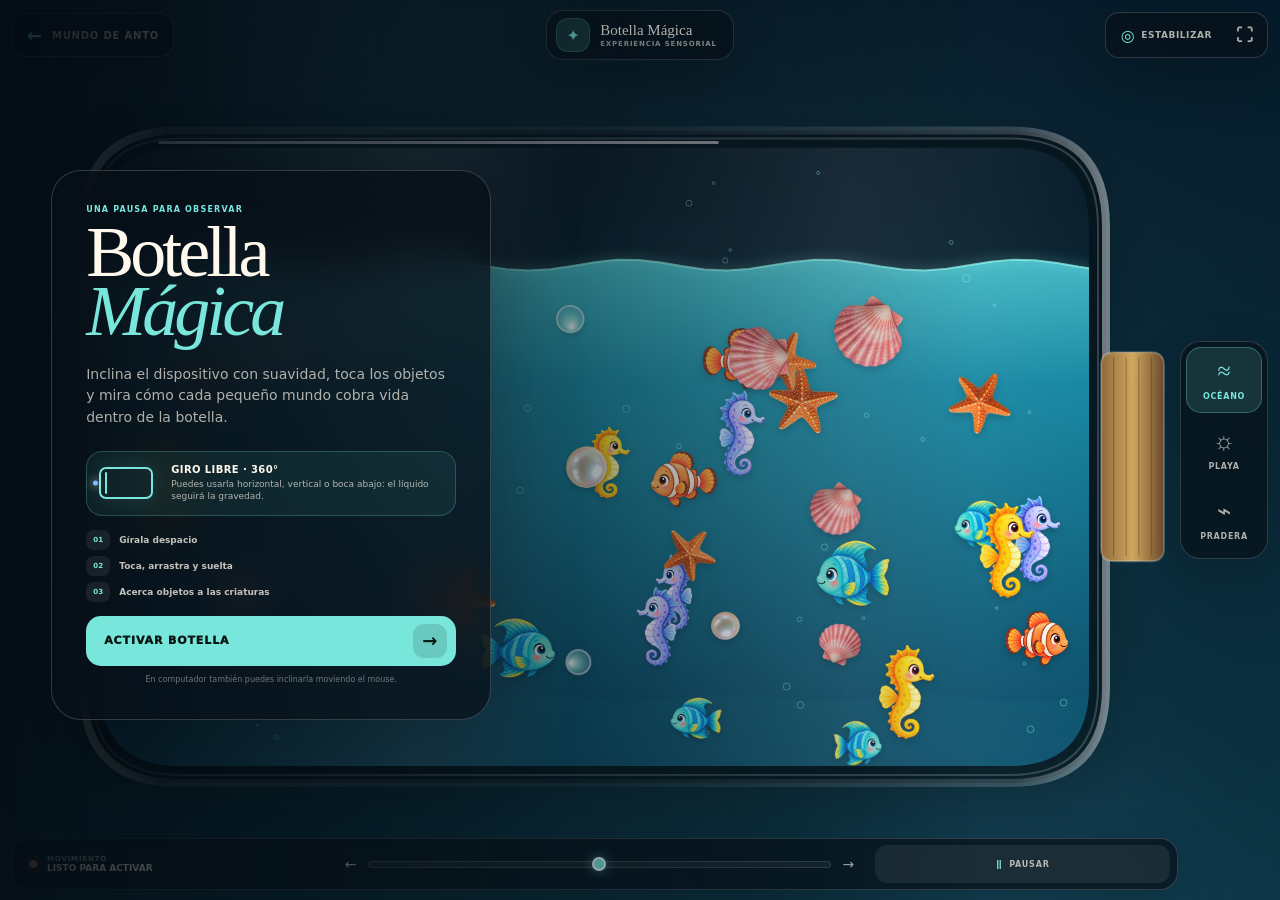
==== juegos/Botella-magica/index.html @ d2818b32 "Juego Nuevo Botella" ====
<!doctype html>
<html lang="es">
<head>
  <meta charset="utf-8">
  <meta name="viewport" content="width=device-width,initial-scale=1,maximum-scale=1,user-scalable=no,viewport-fit=cover">
  <meta name="theme-color" content="#071a27">
  <meta name="description" content="Botella Mágica: una experiencia sensorial del Mundo de Anto controlada con la inclinación del dispositivo.">
  <title>Botella Mágica · El Mundo de Anto</title>
  <link rel="stylesheet" href="./styles.css">
  <script type="module" src="./app.js"></script>
</head>
<body data-theme="ocean">
  <main id="app" class="game-shell">
    <canvas id="bottleCanvas" aria-label="Botella sensorial interactiva"></canvas>

    <div class="ambient-light" aria-hidden="true">
      <span></span><span></span><span></span>
    </div>

    <header class="topbar">
      <a class="home-link" href="../../" aria-label="Volver al Mundo de Anto">
        <span aria-hidden="true">←</span>
        <span>Mundo de Anto</span>
      </a>

      <div class="game-brand" aria-label="Botella Mágica">
        <span class="brand-spark" aria-hidden="true">✦</span>
        <span>
          <strong>Botella Mágica</strong>
          <small>Experiencia sensorial</small>
        </span>
      </div>

      <div class="top-actions">
        <button id="calibrateBtn" class="tool-button" type="button" aria-label="Estabilizar movimiento" title="Estabilizar movimiento">
          <span aria-hidden="true">◎</span>
          <span>Estabilizar</span>
        </button>
        <button id="fullscreenBtn" class="icon-button" type="button" aria-label="Pantalla completa" title="Pantalla completa">
          <span aria-hidden="true">⛶</span>
        </button>
      </div>
    </header>

    <nav class="theme-picker" aria-label="Temas de la botella">
      <button class="theme-button active" type="button" data-theme="ocean" aria-pressed="true">
        <span aria-hidden="true">≈</span>
        <strong>Océano</strong>
      </button>
      <button class="theme-button" type="button" data-theme="beach" aria-pressed="false">
        <span aria-hidden="true">☼</span>
        <strong>Playa</strong>
      </button>
      <button class="theme-button" type="button" data-theme="meadow" aria-pressed="false">
        <span aria-hidden="true">⌁</span>
        <strong>Pradera</strong>
      </button>
    </nav>

    <section id="welcome" class="welcome-layer" aria-labelledby="gameTitle">
      <div class="welcome-card">
        <p class="eyebrow">Una pausa para observar</p>
        <h1 id="gameTitle">Botella<br><em>Mágica</em></h1>
        <p class="welcome-copy">
          Inclina el dispositivo con suavidad, toca los objetos y mira cómo cada pequeño mundo cobra vida dentro de la botella.
        </p>

        <div class="orientation-guide" aria-label="Girar libremente el dispositivo en cualquier dirección">
          <span class="device-shape" aria-hidden="true"><i></i></span>
          <span>
            <strong>Giro libre · 360°</strong>
            <small>Puedes usarla horizontal, vertical o boca abajo: el líquido seguirá la gravedad.</small>
          </span>
        </div>

        <ul class="welcome-notes">
          <li><span aria-hidden="true">01</span> Gírala despacio</li>
          <li><span aria-hidden="true">02</span> Toca, arrastra y suelta</li>
          <li><span aria-hidden="true">03</span> Acerca objetos a las criaturas</li>
        </ul>

        <button id="startBtn" class="start-button" type="button">
          <span>Activar botella</span>
          <b aria-hidden="true">→</b>
        </button>
        <p id="supportHint" class="support-hint">En computador también puedes inclinarla moviendo el mouse.</p>
      </div>
    </section>

    <section id="orientationGuard" class="orientation-guard" role="status" aria-live="polite" aria-hidden="true">
      <div class="guard-card">
        <span class="rotate-device" aria-hidden="true"><i></i></span>
        <p class="eyebrow">Rotación libre</p>
        <strong id="guardTitle">Giro 360°</strong>
        <p id="guardText">La botella puede acompañar cualquier orientación del dispositivo.</p>
      </div>
    </section>

    <footer class="sensory-bar">
      <div class="sensor-status">
        <span id="statusDot" aria-hidden="true"></span>
        <span>
          <small>Movimiento</small>
          <strong id="statusText" aria-live="polite">Listo para activar</strong>
        </span>
      </div>

      <div class="tilt-meter" aria-label="Nivel de inclinación">
        <span aria-hidden="true">←</span>
        <i><b id="tiltMarker"></b></i>
        <span aria-hidden="true">→</span>
      </div>

      <button id="pauseBtn" class="pause-button" type="button" aria-pressed="false">
        <span aria-hidden="true">Ⅱ</span>
        <strong>Pausar</strong>
      </button>
    </footer>

    <div id="toast" class="toast" role="status" aria-live="polite"></div>
  </main>
</body>
</html>
---- juegos/Botella-magica/styles.css ----
:root {
  color-scheme: dark;
  --paper: #fff9ed;
  --muted: rgba(255, 249, 237, .68);
  --line: rgba(255, 255, 255, .16);
  --panel: rgba(7, 17, 26, .72);
  --accent: #79e6dc;
  --accent-rgb: 121, 230, 220;
  --accent-two: #79bfff;
  --deep: #06131f;
  --safe-top: max(10px, env(safe-area-inset-top));
  --safe-right: max(12px, env(safe-area-inset-right));
  --safe-bottom: max(10px, env(safe-area-inset-bottom));
  --safe-left: max(12px, env(safe-area-inset-left));
}

body[data-theme="beach"] {
  --accent: #ffd179;
  --accent-rgb: 255, 209, 121;
  --accent-two: #ff9f74;
  --deep: #25160f;
  --panel: rgba(31, 19, 13, .72);
}

body[data-theme="meadow"] {
  --accent: #a8e67c;
  --accent-rgb: 168, 230, 124;
  --accent-two: #f2c96d;
  --deep: #0d1d18;
  --panel: rgba(10, 27, 21, .72);
}

* {
  box-sizing: border-box;
  -webkit-tap-highlight-color: transparent;
}

html,
body {
  width: 100%;
  height: 100%;
  margin: 0;
  overflow: hidden;
  background: var(--deep);
  color: var(--paper);
  font-family: "Trebuchet MS", "Segoe UI", system-ui, sans-serif;
  overscroll-behavior: none;
  touch-action: none;
}

button,
a {
  color: inherit;
  font: inherit;
}

button {
  border: 0;
}

button,
a {
  touch-action: manipulation;
}

button:focus-visible,
a:focus-visible {
  outline: 3px solid var(--accent);
  outline-offset: 3px;
}

.game-shell,
#bottleCanvas {
  position: fixed;
  inset: 0;
}

.game-shell {
  isolation: isolate;
  overflow: hidden;
  background:
    radial-gradient(circle at 76% 18%, rgba(var(--accent-rgb), .13), transparent 26%),
    radial-gradient(circle at 16% 84%, color-mix(in srgb, var(--accent-two) 12%, transparent), transparent 28%),
    var(--deep);
  transition: background .6s ease;
}

#bottleCanvas {
  z-index: 1;
  display: block;
  width: 100%;
  height: 100%;
  cursor: grab;
}

#bottleCanvas.grabbing {
  cursor: grabbing;
}

.ambient-light {
  position: fixed;
  z-index: 2;
  inset: 0;
  overflow: hidden;
  pointer-events: none;
}

.ambient-light span {
  position: absolute;
  width: 28vw;
  min-width: 260px;
  aspect-ratio: 1;
  border-radius: 50%;
  background: var(--accent);
  opacity: .075;
  filter: blur(80px);
  animation: ambient-drift 12s ease-in-out infinite alternate;
}

.ambient-light span:nth-child(1) { top: -18%; left: 12%; }
.ambient-light span:nth-child(2) { right: 6%; bottom: -23%; background: var(--accent-two); animation-delay: -5s; }
.ambient-light span:nth-child(3) { top: 35%; left: 42%; width: 18vw; animation-delay: -8s; }

@keyframes ambient-drift {
  to { translate: 5vw 3vh; scale: 1.2; opacity: .13; }
}

.topbar {
  position: fixed;
  z-index: 30;
  top: var(--safe-top);
  right: var(--safe-right);
  left: var(--safe-left);
  display: grid;
  grid-template-columns: 1fr auto 1fr;
  align-items: center;
  gap: 14px;
  pointer-events: none;
}

.home-link,
.game-brand,
.top-actions,
.theme-picker,
.sensory-bar {
  border: 1px solid var(--line);
  background: var(--panel);
  box-shadow: 0 18px 50px rgba(0, 0, 0, .2);
  backdrop-filter: blur(18px);
  -webkit-backdrop-filter: blur(18px);
}

.home-link {
  display: inline-flex;
  width: max-content;
  min-height: 44px;
  align-items: center;
  gap: 9px;
  padding: 0 14px;
  border-radius: 14px;
  color: var(--muted);
  font-size: 10px;
  font-weight: 900;
  letter-spacing: .08em;
  pointer-events: auto;
  text-decoration: none;
  text-transform: uppercase;
  transition: color .2s ease, border-color .2s ease, transform .2s ease;
}

.home-link > span:first-child {
  color: var(--accent);
  font-size: 18px;
}

.home-link:hover {
  border-color: rgba(var(--accent-rgb), .55);
  color: var(--paper);
  transform: translateY(-2px);
}

.game-brand {
  display: flex;
  min-height: 48px;
  align-items: center;
  gap: 10px;
  padding: 7px 16px 7px 9px;
  border-radius: 17px;
}

.brand-spark {
  display: grid;
  width: 34px;
  height: 34px;
  place-items: center;
  border-radius: 12px;
  background: rgba(var(--accent-rgb), .17);
  color: var(--accent);
  box-shadow: inset 0 0 0 1px rgba(var(--accent-rgb), .2);
}

.game-brand > span:last-child {
  display: grid;
  gap: 1px;
}

.game-brand strong {
  font-family: Georgia, serif;
  font-size: 15px;
  font-weight: 500;
}

.game-brand small {
  color: var(--muted);
  font-size: 7px;
  font-weight: 900;
  letter-spacing: .12em;
  text-transform: uppercase;
}

.top-actions {
  display: flex;
  width: max-content;
  justify-self: end;
  gap: 4px;
  padding: 4px;
  border-radius: 14px;
  pointer-events: auto;
}

.tool-button,
.icon-button {
  display: inline-flex;
  min-height: 36px;
  align-items: center;
  justify-content: center;
  gap: 6px;
  border-radius: 10px;
  background: transparent;
  color: var(--muted);
  cursor: pointer;
  font-size: 9px;
  font-weight: 900;
  letter-spacing: .06em;
  text-transform: uppercase;
}

.tool-button { padding: 0 11px; }
.icon-button { width: 36px; padding: 0; font-size: 17px; }

.tool-button:hover,
.icon-button:hover {
  background: rgba(255, 255, 255, .08);
  color: var(--paper);
}

.tool-button > span:first-child {
  color: var(--accent);
  font-size: 16px;
}

.theme-picker {
  position: fixed;
  z-index: 32;
  top: 50%;
  right: var(--safe-right);
  display: grid;
  gap: 4px;
  padding: 5px;
  border-radius: 20px;
  transform: translateY(-50%);
}

.theme-button {
  display: grid;
  width: 76px;
  min-height: 66px;
  place-items: center;
  gap: 2px;
  padding: 7px 5px;
  border: 1px solid transparent;
  border-radius: 15px;
  background: transparent;
  color: var(--muted);
  cursor: pointer;
  transition: color .2s ease, background .2s ease, border-color .2s ease, transform .2s ease;
}

.theme-button > span {
  color: currentColor;
  font-family: Georgia, serif;
  font-size: 24px;
  line-height: 1;
}

.theme-button strong {
  font-size: 8px;
  letter-spacing: .09em;
  text-transform: uppercase;
}

.theme-button:hover {
  color: var(--paper);
  transform: translateX(-2px);
}

.theme-button.active {
  border-color: rgba(var(--accent-rgb), .3);
  background: rgba(var(--accent-rgb), .14);
  color: var(--accent);
}

.welcome-layer {
  position: fixed;
  z-index: 40;
  inset: 0;
  display: flex;
  align-items: center;
  padding: clamp(76px, 10vh, 96px) 110px clamp(82px, 12vh, 100px) max(4vw, var(--safe-left));
  background: linear-gradient(90deg, rgba(4, 12, 19, .88), rgba(4, 12, 19, .28) 54%, transparent 76%);
  pointer-events: none;
  transition: opacity .55s ease, visibility .55s ease;
}

.welcome-layer.hidden {
  visibility: hidden;
  opacity: 0;
}

.welcome-card {
  width: min(440px, 44vw);
  max-height: 100%;
  overflow-y: auto;
  padding: clamp(20px, 3vw, 34px);
  border: 1px solid rgba(255, 255, 255, .18);
  border-radius: 30px;
  background: rgba(7, 14, 23, .72);
  box-shadow: 0 30px 90px rgba(0, 0, 0, .28);
  pointer-events: auto;
  scrollbar-width: thin;
  backdrop-filter: blur(22px);
  -webkit-backdrop-filter: blur(22px);
}

.eyebrow {
  margin: 0 0 9px;
  color: var(--accent);
  font-size: 8px;
  font-weight: 900;
  letter-spacing: .15em;
  text-transform: uppercase;
}

.welcome-card h1 {
  margin: 0;
  font-family: Georgia, "Times New Roman", serif;
  font-size: clamp(48px, 8vh, 72px);
  font-weight: 500;
  letter-spacing: -.055em;
  line-height: .82;
}

.welcome-card h1 em {
  color: var(--accent);
  font-weight: 500;
}

.welcome-copy {
  margin: clamp(15px, 2.5vh, 23px) 0;
  color: var(--muted);
  font-size: clamp(11px, 1.65vh, 14px);
  line-height: 1.55;
}

.orientation-guide {
  display: grid;
  grid-template-columns: 60px 1fr;
  align-items: center;
  gap: 12px;
  padding: 12px;
  border: 1px solid rgba(var(--accent-rgb), .23);
  border-radius: 16px;
  background: rgba(var(--accent-rgb), .07);
}

.device-shape {
  position: relative;
  display: block;
  width: 54px;
  height: 32px;
  border: 2px solid var(--accent);
  border-radius: 7px;
  box-shadow: 0 0 20px rgba(var(--accent-rgb), .13);
  animation: device-tilt 3s ease-in-out infinite;
}

.device-shape::after {
  content: "";
  position: absolute;
  top: 3px;
  bottom: 3px;
  left: 4px;
  width: 2px;
  border-radius: 3px;
  background: var(--accent);
}

.device-shape i {
  position: absolute;
  top: 50%;
  left: -8px;
  width: 5px;
  height: 5px;
  border-radius: 50%;
  background: var(--accent-two);
  box-shadow: 0 0 9px currentColor;
  translate: 0 -50%;
}

.orientation-guide > span:last-child {
  display: grid;
  gap: 3px;
}

.orientation-guide strong {
  font-size: 10px;
  letter-spacing: .04em;
  text-transform: uppercase;
}

.orientation-guide small {
  color: var(--muted);
  font-size: 9px;
  line-height: 1.35;
}

@keyframes device-tilt {
  0%, 100% { rotate: -4deg; }
  50% { rotate: 4deg; }
}

.welcome-notes {
  display: grid;
  gap: 6px;
  margin: 14px 0;
  padding: 0;
  list-style: none;
}

.welcome-notes li {
  display: flex;
  align-items: center;
  gap: 9px;
  color: rgba(255, 249, 237, .76);
  font-size: 9px;
  font-weight: 800;
}

.welcome-notes span {
  display: grid;
  width: 24px;
  height: 20px;
  place-items: center;
  border-radius: 7px;
  background: rgba(255, 255, 255, .07);
  color: var(--accent);
  font-size: 7px;
}

.start-button {
  display: flex;
  width: 100%;
  min-height: 50px;
  align-items: center;
  justify-content: space-between;
  padding: 0 9px 0 18px;
  border-radius: 15px;
  background: var(--accent);
  color: #071610;
  cursor: pointer;
  font-size: 11px;
  font-weight: 950;
  letter-spacing: .08em;
  text-transform: uppercase;
  transition: filter .2s ease, transform .2s ease;
}

.start-button:hover { filter: brightness(1.08); transform: translateY(-2px); }
.start-button:active { transform: scale(.985); }

.start-button b {
  display: grid;
  width: 34px;
  height: 34px;
  place-items: center;
  border-radius: 11px;
  background: rgba(7, 22, 16, .14);
  font-size: 18px;
}

.support-hint {
  margin: 8px 0 0;
  color: rgba(255, 249, 237, .43);
  font-size: 8px;
  line-height: 1.4;
  text-align: center;
}

.orientation-guard {
  position: fixed;
  z-index: 60;
  inset: 0;
  display: none;
  place-items: center;
  padding: 24px;
  background:
    radial-gradient(circle at 50% 42%, rgba(var(--accent-rgb), .16), transparent 30%),
    rgba(4, 10, 15, .96);
  text-align: center;
  backdrop-filter: blur(22px);
}

.orientation-guard.visible { display: grid; }

.guard-card {
  display: grid;
  max-width: 360px;
  justify-items: center;
}

.guard-card .eyebrow { margin-top: 24px; }

.guard-card > strong {
  font-family: Georgia, serif;
  font-size: clamp(34px, 8vw, 52px);
  font-weight: 500;
}

.guard-card > p:last-child {
  max-width: 320px;
  margin: 12px 0 0;
  color: var(--muted);
  font-size: 13px;
  line-height: 1.55;
}

.rotate-device {
  position: relative;
  display: block;
  width: 112px;
  height: 70px;
  border: 3px solid var(--accent);
  border-radius: 15px;
  box-shadow: 0 0 40px rgba(var(--accent-rgb), .18);
  animation: guard-rotate 2.4s ease-in-out infinite;
}

.rotate-device::after {
  content: "";
  position: absolute;
  top: 50%;
  right: 7px;
  width: 6px;
  height: 6px;
  border-radius: 50%;
  background: var(--accent);
  translate: 0 -50%;
}

.rotate-device i {
  position: absolute;
  top: -20px;
  left: 50%;
  width: 34px;
  height: 34px;
  border-top: 2px solid var(--accent-two);
  border-right: 2px solid var(--accent-two);
  border-radius: 50%;
}

@keyframes guard-rotate {
  0%, 100% { rotate: 0deg; }
  50% { rotate: -7deg; }
}

.sensory-bar {
  position: fixed;
  z-index: 30;
  right: max(102px, var(--safe-right));
  bottom: var(--safe-bottom);
  left: var(--safe-left);
  display: grid;
  min-height: 52px;
  grid-template-columns: minmax(150px, .8fr) minmax(180px, 1.4fr) minmax(100px, .8fr);
  align-items: center;
  gap: 18px;
  padding: 6px 7px 6px 16px;
  border-radius: 18px;
}

.sensor-status {
  display: flex;
  align-items: center;
  gap: 10px;
}

.sensor-status > span:first-child {
  width: 8px;
  height: 8px;
  flex: 0 0 auto;
  border-radius: 50%;
  background: #d99862;
  box-shadow: 0 0 0 5px rgba(217, 152, 98, .11);
  transition: background .3s ease, box-shadow .3s ease;
}

.sensor-status > span:first-child.active {
  background: var(--accent);
  box-shadow: 0 0 0 5px rgba(var(--accent-rgb), .12), 0 0 12px rgba(var(--accent-rgb), .5);
}

.sensor-status > span:last-child {
  display: grid;
  min-width: 0;
}

.sensor-status small {
  color: var(--muted);
  font-size: 7px;
  font-weight: 900;
  letter-spacing: .12em;
  text-transform: uppercase;
}

.sensor-status strong {
  overflow: hidden;
  font-size: 9px;
  text-overflow: ellipsis;
  text-transform: uppercase;
  white-space: nowrap;
}

.tilt-meter {
  display: grid;
  grid-template-columns: 18px 1fr 18px;
  align-items: center;
  gap: 8px;
  color: var(--muted);
  font-size: 14px;
  text-align: center;
}

.tilt-meter i {
  position: relative;
  display: block;
  height: 7px;
  border: 1px solid rgba(255, 255, 255, .13);
  border-radius: 999px;
  background: rgba(255, 255, 255, .06);
}

.tilt-meter i::after {
  content: "";
  position: absolute;
  top: -4px;
  bottom: -4px;
  left: 50%;
  width: 1px;
  background: rgba(255, 255, 255, .25);
}

.tilt-meter b {
  position: absolute;
  z-index: 2;
  top: 50%;
  left: 50%;
  width: 14px;
  height: 14px;
  border: 2px solid rgba(255, 255, 255, .8);
  border-radius: 50%;
  background: var(--accent);
  box-shadow: 0 0 12px rgba(var(--accent-rgb), .55);
  translate: -50% -50%;
  transition: left .1s linear;
}

.pause-button {
  display: inline-flex;
  min-height: 38px;
  align-items: center;
  justify-content: center;
  gap: 7px;
  border-radius: 12px;
  background: rgba(255, 255, 255, .075);
  color: var(--muted);
  cursor: pointer;
}

.pause-button:hover { background: rgba(255, 255, 255, .12); color: var(--paper); }
.pause-button > span { color: var(--accent); font-size: 13px; }
.pause-button strong { font-size: 8px; letter-spacing: .1em; text-transform: uppercase; }
.pause-button[aria-pressed="true"] { background: rgba(var(--accent-rgb), .14); color: var(--paper); }

.toast {
  position: fixed;
  z-index: 70;
  top: 82px;
  left: 50%;
  max-width: min(360px, calc(100vw - 32px));
  padding: 10px 14px;
  border: 1px solid rgba(var(--accent-rgb), .32);
  border-radius: 12px;
  background: rgba(5, 12, 17, .88);
  box-shadow: 0 18px 45px rgba(0, 0, 0, .25);
  color: var(--paper);
  font-size: 10px;
  font-weight: 800;
  opacity: 0;
  pointer-events: none;
  text-align: center;
  transform: translate(-50%, -8px);
  transition: opacity .25s ease, transform .25s ease;
}

.toast.show {
  opacity: 1;
  transform: translate(-50%, 0);
}

@media (max-height: 620px) and (orientation: landscape) {
  .game-brand small,
  .tool-button > span:last-child {
    display: none;
  }

  .tool-button {
    width: 36px;
    padding: 0;
  }

  .welcome-layer {
    align-items: stretch;
    padding-top: 66px;
    padding-bottom: 68px;
  }

  .welcome-card {
    width: min(430px, 47vw);
    padding: 16px 20px;
    border-radius: 22px;
  }

  .welcome-card h1 {
    font-size: clamp(38px, 10vh, 58px);
  }

  .welcome-copy { margin: 10px 0; }
  .orientation-guide { padding: 8px 10px; }
  .welcome-notes { grid-template-columns: repeat(3, 1fr); gap: 4px; margin: 9px 0; }
  .welcome-notes li { gap: 4px; font-size: 7px; }
  .welcome-notes span { width: 19px; }
  .start-button { min-height: 42px; }
  .support-hint { display: none; }

  .theme-button {
    width: 66px;
    min-height: 52px;
    padding: 5px;
  }

  .theme-button > span { font-size: 19px; }
  .sensory-bar { min-height: 46px; }
}

@media (max-width: 760px) and (orientation: landscape) {
  .game-brand {
    display: none;
  }

  .topbar {
    grid-template-columns: 1fr 1fr;
  }

  .home-link > span:last-child,
  .tool-button > span:last-child {
    display: none;
  }

  .home-link {
    width: 42px;
    min-height: 40px;
    justify-content: center;
    padding: 0;
  }

  .top-actions { padding: 2px; }

  .theme-picker {
    right: 8px;
  }

  .theme-button {
    width: 56px;
    min-height: 44px;
  }

  .theme-button strong { display: none; }
  .theme-button > span { font-size: 20px; }

  .sensory-bar {
    right: 74px;
    grid-template-columns: minmax(120px, .8fr) 1.3fr 46px;
    gap: 9px;
    padding-left: 11px;
  }

  .pause-button strong { display: none; }
  .welcome-layer { padding-right: 76px; padding-left: 10px; }
  .welcome-card { width: min(420px, 62vw); }
}

@media (orientation: portrait) {
  .game-brand {
    display: none;
  }

  .topbar {
    grid-template-columns: 1fr 1fr;
  }

  .home-link > span:last-child,
  .tool-button > span:last-child {
    display: none;
  }

  .home-link,
  .tool-button,
  .icon-button {
    min-width: 44px;
    min-height: 44px;
  }

  .home-link {
    width: 44px;
    justify-content: center;
    padding: 0;
  }

  .theme-picker {
    top: auto;
    right: 50%;
    bottom: calc(var(--safe-bottom) + 62px);
    display: flex;
    transform: translateX(50%);
  }

  .theme-button {
    width: clamp(68px, 22vw, 86px);
    min-height: 48px;
    grid-template-columns: auto 1fr;
    padding: 6px 9px;
  }

  .theme-button > span {
    font-size: 19px;
  }

  .theme-button strong {
    font-size: 7px;
  }

  .sensory-bar {
    right: var(--safe-right);
    grid-template-columns: minmax(0, 1fr) 48px;
    gap: 8px;
    padding-left: 12px;
  }

  .tilt-meter {
    display: none;
  }

  .pause-button {
    min-width: 44px;
    min-height: 44px;
  }

  .pause-button strong {
    display: none;
  }

  .welcome-layer {
    align-items: stretch;
    padding: 68px 12px calc(var(--safe-bottom) + 126px);
    background: linear-gradient(180deg, rgba(4, 12, 19, .9), rgba(4, 12, 19, .3) 72%, transparent);
  }

  .welcome-card {
    width: 100%;
    padding: 20px;
    border-radius: 24px;
  }

  .welcome-card h1 {
    font-size: clamp(44px, 14vw, 68px);
  }

  .welcome-notes {
    grid-template-columns: 1fr;
  }

  .toast {
    top: 70px;
  }

  .orientation-guard {
    display: none !important;
  }
}

@media (hover: none) and (pointer: coarse) {
  .home-link,
  .game-brand,
  .top-actions,
  .theme-picker,
  .sensory-bar,
  .welcome-card {
    backdrop-filter: none;
    -webkit-backdrop-filter: none;
  }
}

@media (prefers-reduced-motion: reduce) {
  *,
  *::before,
  *::after {
    animation-duration: .01ms !important;
    animation-iteration-count: 1 !important;
    transition-duration: .01ms !important;
  }
}
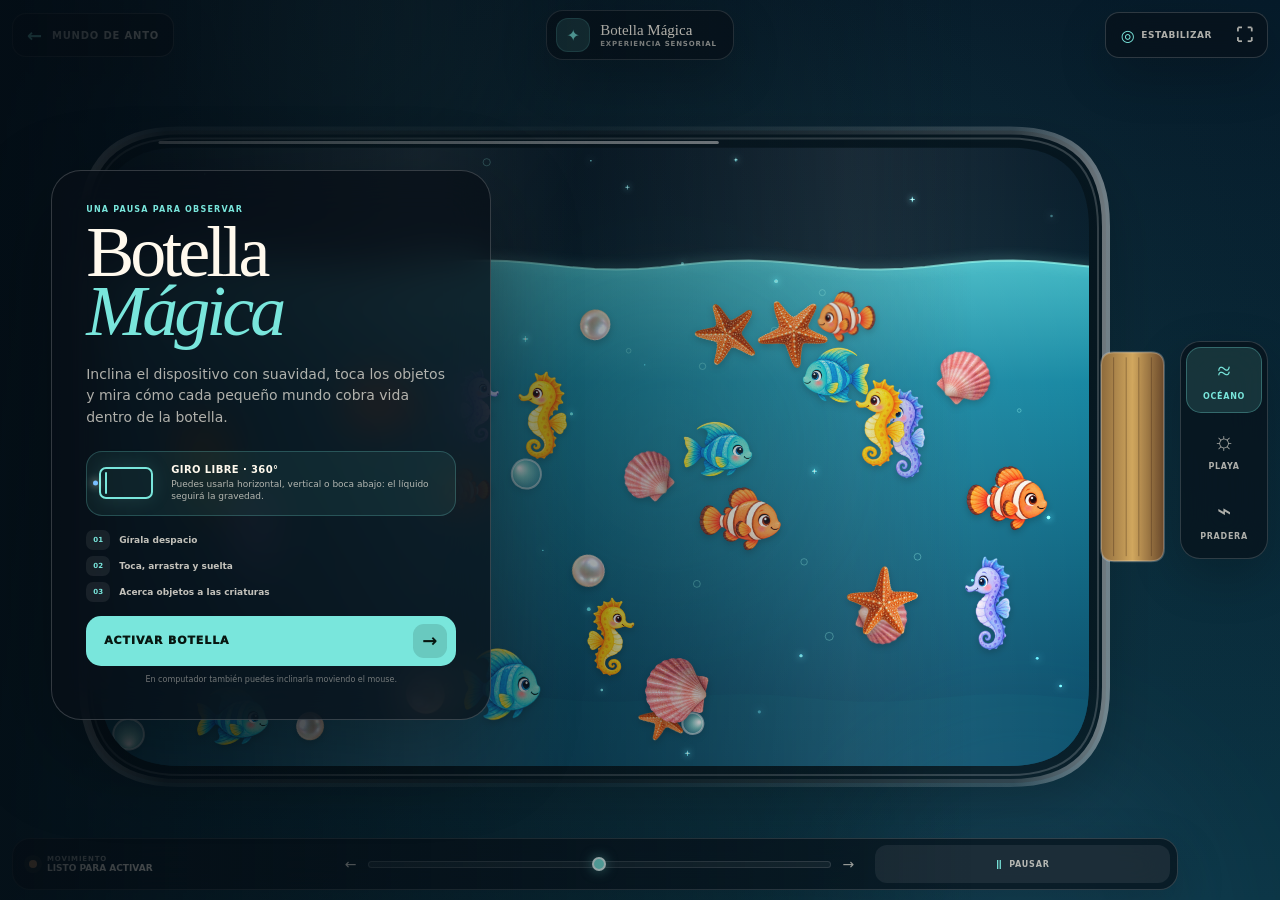
==== commit 4fde4d6a: "Cambios con Claude" ====
--- a/juegos/Botella-magica/index.html
+++ b/juegos/Botella-magica/index.html
@@ -90,9 +90,9 @@
     <section id="orientationGuard" class="orientation-guard" role="status" aria-live="polite" aria-hidden="true">
       <div class="guard-card">
         <span class="rotate-device" aria-hidden="true"><i></i></span>
-        <p class="eyebrow">Rotación libre</p>
-        <strong id="guardTitle">Giro 360°</strong>
-        <p id="guardText">La botella puede acompañar cualquier orientación del dispositivo.</p>
+        <p class="eyebrow">Un momento</p>
+        <strong id="guardTitle">Gira el dispositivo</strong>
+        <p id="guardText">La Botella Mágica se disfruta en horizontal. Gira tu teléfono o tablet de lado para continuar.</p>
       </div>
     </section>
 
--- a/juegos/Botella-magica/styles.css
+++ b/juegos/Botella-magica/styles.css
@@ -39,6 +39,7 @@
 body {
   width: 100%;
   height: 100%;
+  height: 100dvh;
   margin: 0;
   overflow: hidden;
   background: var(--deep);
@@ -73,6 +74,8 @@
 #bottleCanvas {
   position: fixed;
   inset: 0;
+  height: 100%;
+  height: 100dvh;
 }
 
 .game-shell {
@@ -912,10 +915,6 @@
   .toast {
     top: 70px;
   }
-
-  .orientation-guard {
-    display: none !important;
-  }
 }
 
 @media (hover: none) and (pointer: coarse) {
